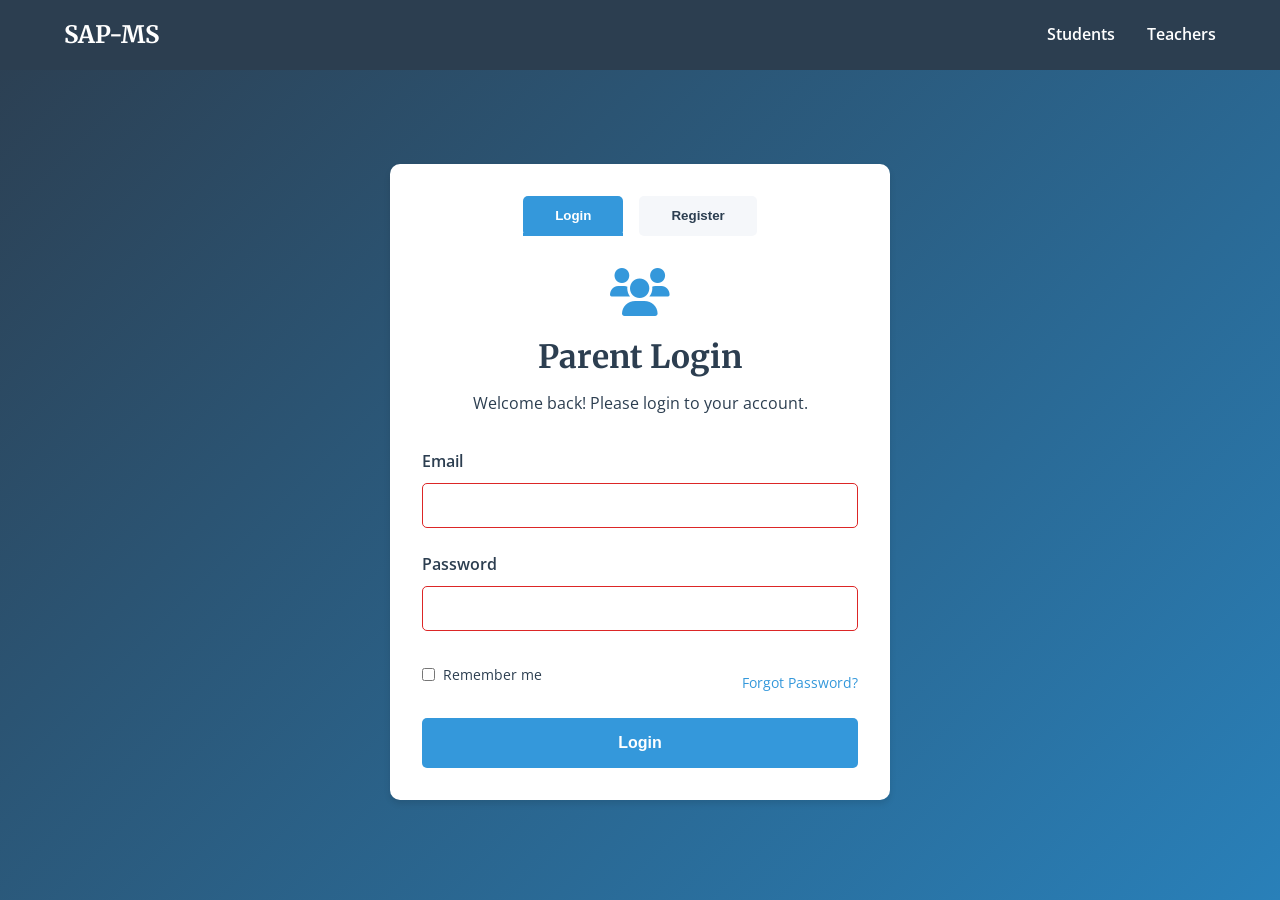
==== parent-auth.html @ e1a78acb "Initial commit from StudyHub1" ====
<!DOCTYPE html>
<html lang="en">
<head>
    <meta charset="UTF-8">
    <meta name="viewport" content="width=device-width, initial-scale=1.0">
    <title>Parent Authentication - SAMS</title>
    <link rel="stylesheet" href="styles.css">
    <link rel="preconnect" href="https://fonts.googleapis.com">
    <link rel="preconnect" href="https://fonts.gstatic.com" crossorigin>
    <link href="https://fonts.googleapis.com/css2?family=Merriweather:wght@400;700&family=Open+Sans:wght@400;600&display=swap" rel="stylesheet">
    <link rel="stylesheet" href="https://cdnjs.cloudflare.com/ajax/libs/font-awesome/6.0.0/css/all.min.css">
    <style>
        .notification {
            position: fixed;
            top: 80px;
            left: 50%;
            transform: translateX(-50%);
            padding: 15px 30px;
            border-radius: 4px;
            color: white;
            font-weight: 500;
            display: none;
            z-index: 1500;
            animation: slideIn 0.5s ease-out;
            box-shadow: 0 4px 10px rgba(0, 0, 0, 0.2);
            min-width: 300px;
            text-align: center;
            font-size: 16px;
        }

        .notification.success {
            background-color: #2ecc71;
        }

        .notification.error {
            background-color: #e74c3c;
        }

        @keyframes slideIn {
            from {
                transform: translate(-50%, -100%);
                opacity: 0;
            }
            to {
                transform: translate(-50%, 0);
                opacity: 1;
            }
        }

        @keyframes slideOut {
            from {
                transform: translate(-50%, 0);
                opacity: 1;
            }
            to {
                transform: translate(-50%, -100%);
                opacity: 0;
            }
        }
    </style>
</head>
<body>
    <div id="notification" class="notification"></div>
    <nav class="navbar">
        <div class="logo">SAP-MS</div>
        <ul class="nav-links">
            <li><a href="index.html#students">Students</a></li>
            <li><a href="index.html#teachers">Teachers</a></li>
        </ul>
        <div class="hamburger">
            <span></span>
            <span></span>
            <span></span>
        </div>
    </nav>

    <section class="registration-section">
        <div class="registration-container">
            <div class="form-toggle">
                <button class="toggle-btn active" onclick="toggleForm('login')">Login</button>
                <button class="toggle-btn" onclick="toggleForm('register')">Register</button>
            </div>

            <!-- Login Form -->
            <div id="loginForm" class="form-container">
                <div class="registration-header">
                    <i class="fas fa-users"></i>
                    <h1>Parent Login</h1>
                    <p>Welcome back! Please login to your account.</p>
                </div>
                <form class="registration-form" onsubmit="return handleLogin(event)">
                    <div class="form-group">
                        <label for="loginEmail">Email</label>
                        <input type="email" id="loginEmail" required>
                    </div>
                    <div class="form-group">
                        <label for="loginPassword">Password</label>
                        <input type="password" id="loginPassword" required>
                    </div>
                    <div class="checkbox-group">
                        <input type="checkbox" id="rememberMe">
                        <label for="rememberMe">Remember me</label>
                        <a href="#" class="forgot-password">Forgot Password?</a>
                    </div>
                    <button type="submit" class="submit-button">Login</button>
                </form>
            </div>

            <!-- Registration Form -->
            <div id="registerForm" class="form-container hidden">
                <div class="registration-header">
                    <i class="fas fa-users"></i>
                    <h1>Parent Registration</h1>
                    <p>Create your parent account to get started.</p>
                </div>
                <form class="registration-form" onsubmit="return handleRegister(event)">
                    <div class="form-group">
                        <label for="fullName">Parent's Full Name</label>
                        <input type="text" id="fullName" required placeholder="Enter your full name">
                    </div>
                    <div class="form-group">
                        <label for="email">Email</label>
                        <input type="email" id="email" required placeholder="Enter your email">
                    </div>
                    <div class="form-group">
                        <label for="password">Password</label>
                        <input type="password" id="password" required placeholder="Create a password">
                    </div>
                    <div class="form-group">
                        <label for="confirmPassword">Confirm Password</label>
                        <input type="password" id="confirmPassword" required placeholder="Confirm your password">
                    </div>
                    <div class="form-group">
                        <label for="childName">Student's Full Name</label>
                        <input type="text" id="childName" required placeholder="Enter student's full name">
                    </div>
                    <div class="form-group">
                        <label for="studentId">Student ID</label>
                        <input type="text" id="studentId" required placeholder="Enter student ID (e.g., STU2024001)">
                    </div>
                    <div class="form-group">
                        <label for="relationship">Relationship to Student</label>
                        <select id="relationship" required>
                            <option value="">Select relationship</option>
                            <option value="Mother">Mother</option>
                            <option value="Father">Father</option>
                            <option value="Guardian">Legal Guardian</option>
                            <option value="Step Mother">Step Mother</option>
                            <option value="Step Father">Step Father</option>
                            <option value="Other">Other</option>
                        </select>
                    </div>
                    <button type="submit" class="submit-button">Register</button>
                </form>
            </div>
        </div>
    </section>

    <script>
        function showNotification(message, type = 'success') {
            const notification = document.getElementById('notification');
            notification.textContent = message;
            notification.className = `notification ${type}`;
            notification.style.display = 'block';

            // Hide notification after 3 seconds
            setTimeout(() => {
                notification.style.animation = 'slideOut 0.5s ease-out';
                setTimeout(() => {
                    notification.style.display = 'none';
                    notification.style.animation = 'slideIn 0.5s ease-out';
                }, 500);
            }, 3000);
        }

        function toggleForm(formType) {
            const loginForm = document.getElementById('loginForm');
            const registerForm = document.getElementById('registerForm');
            const loginBtn = document.querySelector('.toggle-btn:first-child');
            const registerBtn = document.querySelector('.toggle-btn:last-child');

            if (formType === 'login') {
                loginForm.classList.remove('hidden');
                registerForm.classList.add('hidden');
                loginBtn.classList.add('active');
                registerBtn.classList.remove('active');
            } else {
                loginForm.classList.add('hidden');
                registerForm.classList.remove('hidden');
                loginBtn.classList.remove('active');
                registerBtn.classList.add('active');
            }
        }

        function handleLogin(event) {
            event.preventDefault();
            const email = document.getElementById('loginEmail').value;
            const password = document.getElementById('loginPassword').value;
            
            // Disable the submit button and show loading state
            const submitButton = event.target.querySelector('button[type="submit"]');
            const originalText = submitButton.innerHTML;
            submitButton.innerHTML = '<i class="fas fa-spinner fa-spin"></i> Logging in...';
            submitButton.disabled = true;
            
            const formData = new FormData();
            formData.append('action', 'login');
            formData.append('email', email);
            formData.append('password', password);
            
            fetch('parent_auth.php', {
                method: 'POST',
                body: formData
            })
            .then(response => response.json())
            .then(data => {
                if (data.success) {
                    showNotification('Login successful! Redirecting...');
                    setTimeout(() => {
                        window.location.href = 'parent-dashboard.html';
                    }, 1000);
                } else {
                    showNotification(data.message, 'error');
                }
            })
            .catch(error => {
                console.error('Error:', error);
                showNotification('An error occurred during login', 'error');
            })
            .finally(() => {
                // Reset button state
                submitButton.innerHTML = originalText;
                submitButton.disabled = false;
            });
            
            return false;
        }

        function handleRegister(event) {
            event.preventDefault();
            const password = document.getElementById('password').value;
            const confirmPassword = document.getElementById('confirmPassword').value;

            if (password !== confirmPassword) {
                showNotification('Passwords do not match', 'error');
                return false;
            }

            // Disable the submit button and show loading state
            const submitButton = event.target.querySelector('button[type="submit"]');
            const originalText = submitButton.innerHTML;
            submitButton.innerHTML = '<i class="fas fa-spinner fa-spin"></i> Creating Account...';
            submitButton.disabled = true;

            const formData = new FormData();
            formData.append('action', 'register');
            formData.append('fullName', document.getElementById('fullName').value);
            formData.append('email', document.getElementById('email').value);
            formData.append('password', password);
            formData.append('confirmPassword', confirmPassword);
            formData.append('childName', document.getElementById('childName').value);
            formData.append('studentId', document.getElementById('studentId').value);
            formData.append('relationship', document.getElementById('relationship').value);

            fetch('parent_auth.php', {
                method: 'POST',
                body: formData
            })
            .then(response => response.json())
            .then(data => {
                if (data.success) {
                    showNotification('Account created successfully! Redirecting to login...');
                    // Clear the form
                    event.target.reset();
                    // Switch to login form after 2 seconds
                    setTimeout(() => {
                        toggleForm('login');
                    }, 2000);
                } else {
                    showNotification(data.message, 'error');
                }
            })
            .catch(error => {
                console.error('Error:', error);
                showNotification('An error occurred during registration', 'error');
            })
            .finally(() => {
                // Reset button state
                submitButton.innerHTML = originalText;
                submitButton.disabled = false;
            });
            
            return false;
        }

        // Mobile menu toggle
        document.querySelector('.hamburger').addEventListener('click', function() {
            document.querySelector('.nav-links').classList.toggle('active');
        });
    </script>
</body>
</html>
---- styles.css ----
/* Reset and base styles */
* {
    margin: 0;
    padding: 0;
    box-sizing: border-box;
}

:root {
    --primary-color: #2c3e50;
    --secondary-color: #3498db;
    --accent-color: #2980b9;
    --background-color: #f5f7fa;
    --text-color: #2c3e50;
    --card-bg: #ffffff;
}

body {
    font-family: 'Open Sans', sans-serif;
    line-height: 1.6;
    color: var(--text-color);
    background-color: var(--background-color);
}

h1, h2, h3 {
    font-family: 'Merriweather', serif;
    font-weight: 700;
}

/* Navbar styles */
.navbar {
    display: flex;
    justify-content: space-between;
    align-items: center;
    padding: 1rem 5%;
    background-color: var(--primary-color);
    position: fixed;
    width: 100%;
    top: 0;
    z-index: 1000;
}

.logo {
    color: white;
    font-family: 'Merriweather', serif;
    font-size: 1.5rem;
    font-weight: 700;
}

.nav-links {
    display: flex;
    list-style: none;
    gap: 2rem;
}

.nav-links a {
    color: white;
    text-decoration: none;
    font-weight: 600;
    transition: color 0.3s ease;
}

.nav-links a:hover {
    color: var(--secondary-color);
}

.hamburger {
    display: none;
    flex-direction: column;
    gap: 5px;
    cursor: pointer;
}

.hamburger span {
    width: 25px;
    height: 3px;
    background-color: white;
    transition: all 0.3s ease;
}

/* Hero section */
.hero {
    min-height: 100vh;
    display: flex;
    align-items: center;
    justify-content: center;
    text-align: center;
    padding: 0 5%;
    background: linear-gradient(135deg, var(--primary-color), var(--accent-color));
    color: white;
}

.hero-content {
    max-width: 800px;
}

.hero h1 {
    font-size: 3rem;
    margin-bottom: 1rem;
}

.hero p {
    font-size: 1.2rem;
    margin-bottom: 2rem;
}

.cta-button {
    padding: 1rem 2rem;
    font-size: 1.1rem;
    background-color: var(--secondary-color);
    color: white;
    border: none;
    border-radius: 5px;
    cursor: pointer;
    transition: background-color 0.3s ease;
}

.cta-button:hover {
    background-color: var(--accent-color);
}

/* About section */
.about {
    padding: 5rem 5%;
    text-align: center;
}

.about h2 {
    font-size: 2.5rem;
    margin-bottom: 3rem;
    color: var(--primary-color);
}

.cards-container {
    display: grid;
    grid-template-columns: repeat(auto-fit, minmax(250px, 1fr));
    gap: 2rem;
    max-width: 1200px;
    margin: 0 auto;
}

.card {
    background-color: var(--card-bg);
    padding: 2rem;
    border-radius: 10px;
    box-shadow: 0 4px 6px rgba(0, 0, 0, 0.1);
    transition: transform 0.3s ease;
}

.card:hover {
    transform: translateY(-5px);
}

.card i {
    font-size: 2.5rem;
    color: var(--secondary-color);
    margin-bottom: 1rem;
}

.card h3 {
    margin-bottom: 1rem;
    color: var(--primary-color);
}

/* Modal styles */
.modal {
    display: none;
    position: fixed;
    z-index: 2000;
    left: 0;
    top: 0;
    width: 100%;
    height: 100%;
    background-color: rgba(0, 0, 0, 0.7);
    overflow: auto;
}

.modal-content {
    background-color: var(--card-bg);
    margin: 10% auto;
    padding: 2rem;
    border-radius: 10px;
    max-width: 800px;
    width: 90%;
    position: relative;
    animation: modalFadeIn 0.3s ease;
}

@keyframes modalFadeIn {
    from {
        opacity: 0;
        transform: translateY(-50px);
    }
    to {
        opacity: 1;
        transform: translateY(0);
    }
}

.close-modal {
    position: absolute;
    top: 1rem;
    right: 1.5rem;
    font-size: 2rem;
    font-weight: bold;
    color: var(--text-color);
    cursor: pointer;
    transition: color 0.3s ease;
}

.close-modal:hover {
    color: var(--secondary-color);
}

.modal h2 {
    color: var(--primary-color);
    margin-bottom: 0.5rem;
    text-align: center;
}

.modal p {
    text-align: center;
    margin-bottom: 2rem;
    color: var(--text-color);
}

.role-options {
    display: grid;
    grid-template-columns: repeat(auto-fit, minmax(200px, 1fr));
    gap: 1.5rem;
}

.role-option {
    background-color: var(--background-color);
    padding: 1.5rem;
    border-radius: 8px;
    text-align: center;
    cursor: pointer;
    transition: all 0.3s ease;
}

.role-option:hover {
    transform: translateY(-5px);
    box-shadow: 0 5px 15px rgba(0, 0, 0, 0.1);
    background-color: var(--secondary-color);
    color: white;
}

.role-option:hover i,
.role-option:hover h3,
.role-option:hover p {
    color: white;
}

.role-option i {
    font-size: 2.5rem;
    color: var(--secondary-color);
    margin-bottom: 1rem;
    transition: color 0.3s ease;
}

.role-option h3 {
    margin-bottom: 0.5rem;
    color: var(--primary-color);
    transition: color 0.3s ease;
}

.role-option p {
    font-size: 0.9rem;
    margin-bottom: 0;
    transition: color 0.3s ease;
}

/* Registration Section Styles */
.registration-section {
    min-height: 100vh;
    display: flex;
    align-items: center;
    justify-content: center;
    padding: 6rem 5% 2rem;
    background: linear-gradient(135deg, var(--primary-color), var(--accent-color));
}

.registration-container {
    background-color: var(--card-bg);
    padding: 2rem;
    border-radius: 10px;
    box-shadow: 0 4px 6px rgba(0, 0, 0, 0.1);
    width: 100%;
    max-width: 500px;
    animation: fadeIn 0.3s ease;
}

@keyframes fadeIn {
    from {
        opacity: 0;
        transform: translateY(-20px);
    }
    to {
        opacity: 1;
        transform: translateY(0);
    }
}

.form-toggle {
    display: flex;
    justify-content: center;
    margin-bottom: 2rem;
    gap: 1rem;
}

.toggle-btn {
    padding: 0.8rem 2rem;
    border: none;
    background-color: var(--background-color);
    color: var(--text-color);
    font-weight: 600;
    border-radius: 5px;
    cursor: pointer;
    transition: all 0.3s ease;
    position: relative;
}

.toggle-btn::after {
    content: '';
    position: absolute;
    bottom: 0;
    left: 0;
    width: 100%;
    height: 3px;
    background-color: var(--secondary-color);
    transform: scaleX(0);
    transition: transform 0.3s ease;
}

.toggle-btn.active {
    background-color: var(--secondary-color);
    color: white;
}

.toggle-btn.active::after {
    transform: scaleX(1);
}

.form-container {
    transition: all 0.3s ease;
}

.form-container.hidden {
    display: none;
}

.registration-header {
    text-align: center;
    margin-bottom: 2rem;
}

.registration-header i {
    font-size: 3rem;
    color: var(--secondary-color);
    margin-bottom: 1rem;
}

.registration-header h1 {
    font-size: 2rem;
    color: var(--primary-color);
    margin-bottom: 0.5rem;
}

.registration-header p {
    color: var(--text-color);
}

.registration-form {
    display: flex;
    flex-direction: column;
    gap: 1.5rem;
}

.form-group {
    display: flex;
    flex-direction: column;
    gap: 0.5rem;
}

.form-group label {
    font-weight: 600;
    color: var(--text-color);
}

.form-group input,
.form-group select {
    padding: 0.8rem;
    border: 1px solid #ddd;
    border-radius: 5px;
    font-size: 1rem;
    transition: border-color 0.3s ease;
}

.form-group input:focus,
.form-group select:focus {
    outline: none;
    border-color: var(--secondary-color);
}

.checkbox-group {
    display: flex;
    align-items: center;
    gap: 0.5rem;
}

.checkbox-group input {
    width: auto;
}

.checkbox-group label {
    font-size: 0.9rem;
}

.checkbox-group a {
    margin-left: auto;
    color: var(--secondary-color);
    text-decoration: none;
    font-size: 0.9rem;
}

.checkbox-group a:hover {
    text-decoration: underline;
}

.submit-button {
    padding: 1rem;
    background-color: var(--secondary-color);
    color: white;
    border: none;
    border-radius: 5px;
    font-size: 1rem;
    font-weight: 600;
    cursor: pointer;
    transition: background-color 0.3s ease;
}

.submit-button:hover {
    background-color: var(--accent-color);
}

.login-link, .forgot-password {
    text-align: center;
    margin-top: 1rem;
}

.login-link a, .forgot-password a {
    color: var(--secondary-color);
    text-decoration: none;
    font-weight: 600;
}

.login-link a:hover, .forgot-password a:hover {
    text-decoration: underline;
}

/* Error and Success Messages */
.error-message,
.success-message {
    padding: 0.8rem;
    border-radius: 5px;
    margin: 1rem 0;
    text-align: center;
    font-weight: 600;
    display: none;
}

.error-message {
    background-color: #fee2e2;
    color: #dc2626;
    border: 1px solid #fecaca;
}

.success-message {
    background-color: #dcfce7;
    color: #16a34a;
    border: 1px solid #bbf7d0;
}

/* Form validation styles */
.form-group input:invalid {
    border-color: #dc2626;
}

.form-group input:valid {
    border-color: #16a34a;
}

/* Loading state for buttons */
.submit-button.loading {
    position: relative;
    color: transparent;
}

.submit-button.loading::after {
    content: '';
    position: absolute;
    width: 20px;
    height: 20px;
    top: 50%;
    left: 50%;
    margin: -10px 0 0 -10px;
    border: 2px solid #ffffff;
    border-radius: 50%;
    border-right-color: transparent;
    animation: spin 0.8s linear infinite;
}

@keyframes spin {
    from {
        transform: rotate(0deg);
    }
    to {
        transform: rotate(360deg);
    }
}

/* Responsive design */
@media (max-width: 768px) {
    .nav-links {
        display: none;
        position: absolute;
        top: 100%;
        left: 0;
        width: 100%;
        background-color: var(--primary-color);
        padding: 1rem 0;
        flex-direction: column;
        align-items: center;
        gap: 1rem;
    }

    .nav-links.active {
        display: flex;
    }

    .hamburger {
        display: flex;
    }

    .hero h1 {
        font-size: 2.5rem;
    }

    .hero p {
        font-size: 1rem;
    }

    .about h2 {
        font-size: 2rem;
    }
    
    .modal-content {
        margin: 20% auto;
        padding: 1.5rem;
    }
    
    .registration-container {
        padding: 1.5rem;
    }
}

@media (max-width: 480px) {
    .hero h1 {
        font-size: 2rem;
    }

    .cta-button {
        padding: 0.8rem 1.6rem;
        font-size: 1rem;
    }

    .card {
        padding: 1.5rem;
    }
    
    .role-options {
        grid-template-columns: 1fr;
    }
    
    .registration-container {
        padding: 1.2rem;
    }
    
    .form-group input,
    .form-group select {
        padding: 0.7rem;
    }
    
    .toggle-btn {
        padding: 0.5rem 1rem;
        font-size: 1rem;
    }
}
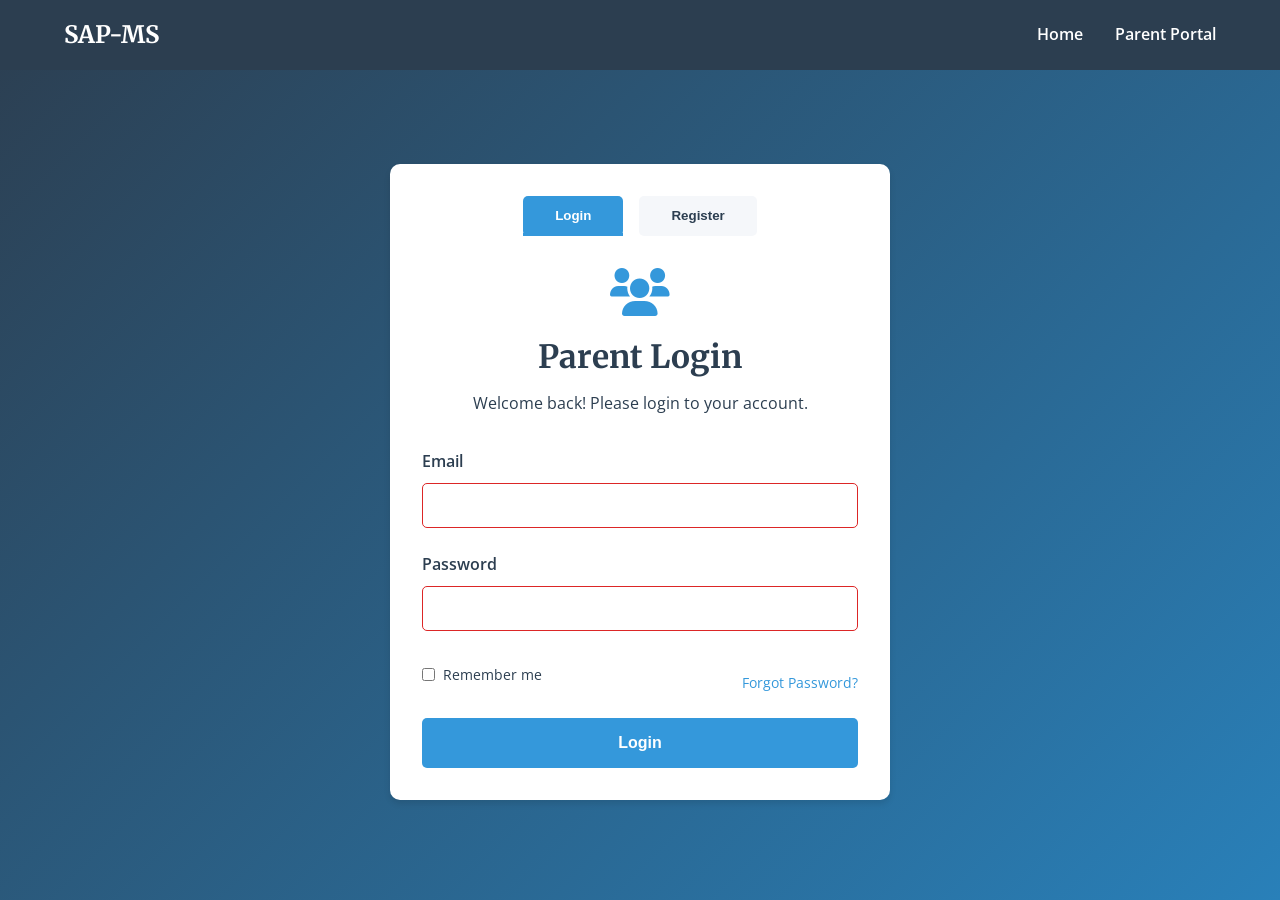
==== commit 6a7444be: "Update StudyHub1 with full version (including chat, tcpdf, phpmailer, etc.)" ====
--- a/parent-auth.html
+++ b/parent-auth.html
@@ -3,7 +3,7 @@
 <head>
     <meta charset="UTF-8">
     <meta name="viewport" content="width=device-width, initial-scale=1.0">
-    <title>Parent Authentication - SAMS</title>
+    <title>Parent Authentication - SAPMS</title>
     <link rel="stylesheet" href="styles.css">
     <link rel="preconnect" href="https://fonts.googleapis.com">
     <link rel="preconnect" href="https://fonts.gstatic.com" crossorigin>
@@ -57,6 +57,92 @@
                 opacity: 0;
             }
         }
+        
+        /* Verification step styles */
+        .verification-step {
+            display: none;
+        }
+
+        /* Improved verification code input UI */
+        .verification-code-input {
+            display: flex;
+            justify-content: center;
+            gap: 8px;
+            margin: 20px 0;
+        }
+
+        .verification-code-input input {
+            width: 50px;
+            height: 60px;
+            text-align: center;
+            font-size: 24px;
+            font-weight: bold;
+            border: 2px solid #ddd;
+            border-radius: 8px;
+            background-color: #f8f9fa;
+            box-shadow: 0 2px 5px rgba(0,0,0,0.1);
+            transition: all 0.3s ease;
+        }
+
+        .verification-code-input input:focus {
+            border-color: #3498db;
+            box-shadow: 0 0 0 2px rgba(52, 152, 219, 0.3);
+            outline: none;
+            transform: translateY(-2px);
+        }
+
+        .verification-code-container {
+            text-align: center;
+            padding: 20px;
+            background-color: #f8f9fa;
+            border-radius: 10px;
+            margin: 20px 0;
+            box-shadow: 0 4px 6px rgba(0,0,0,0.05);
+        }
+
+        .verification-code-container p {
+            margin-bottom: 15px;
+            color: #555;
+        }
+
+        .resend-code {
+            text-align: center;
+            margin-top: 20px;
+            font-size: 14px;
+            color: #555;
+        }
+
+        .resend-code a {
+            color: #3498db;
+            text-decoration: none;
+            font-weight: 600;
+            padding: 5px 10px;
+            border-radius: 4px;
+            transition: all 0.2s;
+        }
+
+        .resend-code a:hover {
+            background-color: #f0f0f0;
+            text-decoration: none;
+        }
+
+        .timer {
+            font-weight: bold;
+            color: #e74c3c;
+            margin-left: 5px;
+        }
+        
+        .verification-title {
+            color: #3498db;
+            margin-bottom: 20px;
+            font-size: 20px;
+        }
+        
+        .verification-icon {
+            font-size: 40px;
+            color: #3498db;
+            margin-bottom: 15px;
+        }
     </style>
 </head>
 <body>
@@ -64,8 +150,8 @@
     <nav class="navbar">
         <div class="logo">SAP-MS</div>
         <ul class="nav-links">
-            <li><a href="index.html#students">Students</a></li>
-            <li><a href="index.html#teachers">Teachers</a></li>
+            <li><a href="index.html">Home</a></li>
+            <li><a href="parent-landing.html">Parent Portal</a></li>
         </ul>
         <div class="hamburger">
             <span></span>
@@ -114,6 +200,8 @@
                     <p>Create your parent account to get started.</p>
                 </div>
                 <form class="registration-form" onsubmit="return handleRegister(event)">
+                    <!-- Step 1: Basic Information -->
+                    <div class="register-step-1">
                     <div class="form-group">
                         <label for="fullName">Parent's Full Name</label>
                         <input type="text" id="fullName" required placeholder="Enter your full name">
@@ -150,7 +238,34 @@
                             <option value="Other">Other</option>
                         </select>
                     </div>
-                    <button type="submit" class="submit-button">Register</button>
+                        <button type="button" class="submit-button" id="register-step-1-btn">Continue</button>
+                    </div>
+                    
+                    <!-- Step 2: Verification Code -->
+                    <div class="verification-step register-step-2">
+                        <div class="verification-code-container">
+                            <div class="verification-icon">
+                                <i class="fas fa-envelope"></i>
+                            </div>
+                            <h3 class="verification-title">SAPMS Email Verification</h3>
+                            <p>We've sent a 6-digit verification code to your email.</p>
+                            <p>Please enter the code below to verify your account.</p>
+                            <div class="verification-code-input">
+                                <input type="text" maxlength="1" class="code-input" inputmode="numeric" pattern="[0-9]*">
+                                <input type="text" maxlength="1" class="code-input" inputmode="numeric" pattern="[0-9]*">
+                                <input type="text" maxlength="1" class="code-input" inputmode="numeric" pattern="[0-9]*">
+                                <input type="text" maxlength="1" class="code-input" inputmode="numeric" pattern="[0-9]*">
+                                <input type="text" maxlength="1" class="code-input" inputmode="numeric" pattern="[0-9]*">
+                                <input type="text" maxlength="1" class="code-input" inputmode="numeric" pattern="[0-9]*">
+                            </div>
+                            <div class="resend-code">
+                                <span>Didn't receive the code? </span>
+                                <a href="#" id="register-resend-code">Resend</a>
+                                <span id="register-resend-timer" class="timer"></span>
+                            </div>
+                        </div>
+                        <button type="submit" class="submit-button">Create Account</button>
+                    </div>
                 </form>
             </div>
         </div>
@@ -184,12 +299,107 @@
                 registerForm.classList.add('hidden');
                 loginBtn.classList.add('active');
                 registerBtn.classList.remove('active');
+                // Reset registration form
+                resetRegisterForm();
             } else {
                 loginForm.classList.add('hidden');
                 registerForm.classList.remove('hidden');
                 loginBtn.classList.remove('active');
                 registerBtn.classList.add('active');
             }
+        }
+        
+        function resetRegisterForm() {
+            document.querySelector('.register-step-1').style.display = 'block';
+            document.querySelector('.register-step-2').style.display = 'none';
+            document.getElementById('registerForm').querySelector('form').reset();
+            clearCodeInputs(document.querySelector('.register-step-2'));
+        }
+        
+        function clearCodeInputs(container) {
+            const codeInputs = container.querySelectorAll('.code-input');
+            codeInputs.forEach(input => input.value = '');
+        }
+        
+        // Initialize verification code input fields
+        function initCodeInputs() {
+            const codeInputFields = document.querySelectorAll('.verification-code-input');
+            
+            codeInputFields.forEach(container => {
+                const inputs = container.querySelectorAll('input');
+                
+                inputs.forEach((input, index) => {
+                    // Only allow digits
+                    input.addEventListener('keypress', function(e) {
+                        if (!/^\d$/.test(e.key)) {
+                            e.preventDefault();
+                        }
+                    });
+                    
+                    // Focus next input when a digit is entered
+                    input.addEventListener('input', function() {
+                        if (this.value.length === this.maxLength) {
+                            const next = inputs[index + 1];
+                            if (next) next.focus();
+                        }
+                    });
+                    
+                    // Handle backspace key
+                    input.addEventListener('keydown', function(e) {
+                        if (e.key === 'Backspace' && !this.value) {
+                            const prev = inputs[index - 1];
+                            if (prev) prev.focus();
+                        }
+                    });
+                    
+                    // Handle paste event
+                    input.addEventListener('paste', function(e) {
+                        e.preventDefault();
+                        const pasteData = e.clipboardData.getData('text').trim();
+                        if (!/^\d+$/.test(pasteData)) return; // Only allow digits
+                        
+                        // Fill inputs with pasted code
+                        for (let i = 0; i < Math.min(pasteData.length, inputs.length); i++) {
+                            inputs[i].value = pasteData[i];
+                        }
+                        
+                        // Focus the last filled input or the next empty one
+                        const lastIndex = Math.min(pasteData.length, inputs.length) - 1;
+                        if (lastIndex >= 0) inputs[lastIndex].focus();
+                    });
+                });
+            });
+        }
+        
+        // Get verification code from inputs
+        function getVerificationCode(container) {
+            const inputs = container.querySelectorAll('.code-input');
+            let code = '';
+            inputs.forEach(input => {
+                code += input.value;
+            });
+            return code;
+        }
+        
+        // Start countdown timer
+        function startResendTimer(elementId, seconds, callback) {
+            const timerElement = document.getElementById(elementId);
+            let timeLeft = seconds;
+            
+            timerElement.textContent = `(${timeLeft}s)`;
+            
+            const interval = setInterval(() => {
+                timeLeft--;
+                timerElement.textContent = `(${timeLeft}s)`;
+                
+                if (timeLeft <= 0) {
+                    clearInterval(interval);
+                    timerElement.textContent = '';
+                    callback();
+                }
+            }, 1000);
+            
+            return interval;
         }
 
         function handleLogin(event) {
@@ -236,14 +446,143 @@
             return false;
         }
 
+        // Handle step 1 of registration
+        document.getElementById('register-step-1-btn').addEventListener('click', function() {
+            const fullName = document.getElementById('fullName').value;
+            const email = document.getElementById('email').value;
+            const password = document.getElementById('password').value;
+            const confirmPassword = document.getElementById('confirmPassword').value;
+            const childName = document.getElementById('childName').value;
+            const studentId = document.getElementById('studentId').value;
+            const relationship = document.getElementById('relationship').value;
+            
+            // Validate inputs
+            if (!fullName) {
+                showNotification('Parent\'s full name is required', 'error');
+                return;
+            }
+            
+            if (!email) {
+                showNotification('Email is required', 'error');
+                return;
+            }
+            
+            if (!password) {
+                showNotification('Password is required', 'error');
+                return;
+            }
+
+            if (password !== confirmPassword) {
+                showNotification('Passwords do not match', 'error');
+                return;
+            }
+            
+            if (!childName) {
+                showNotification('Student\'s full name is required', 'error');
+                return;
+            }
+            
+            if (!studentId) {
+                showNotification('Student ID is required', 'error');
+                return;
+            }
+            
+            if (!relationship) {
+                showNotification('Relationship to student is required', 'error');
+                return;
+            }
+            
+            // Send verification code
+            sendVerificationCode(email, false);
+        });
+        
+        // Function to send verification code
+        function sendVerificationCode(email, isLogin) {
+            // Disable button and show loading
+            const btn = document.getElementById('register-step-1-btn');
+            const originalText = btn.innerHTML;
+            btn.innerHTML = '<i class="fas fa-spinner fa-spin"></i> Sending...';
+            btn.disabled = true;
+            
+            fetch('email_verification.php', {
+                method: 'POST',
+                headers: {
+                    'Content-Type': 'application/x-www-form-urlencoded',
+                    'Cache-Control': 'no-cache'
+                },
+                body: `action=send_verification_code&email=${encodeURIComponent(email)}&is_login=${isLogin}&is_parent=true`
+            })
+            .then(response => {
+                // Check if the response is valid JSON
+                const contentType = response.headers.get("content-type");
+                if (contentType && contentType.indexOf("application/json") !== -1) {
+                    return response.json();
+                } else {
+                    // If not JSON, get the text and log it for debugging
+                    return response.text().then(text => {
+                        console.error("Received non-JSON response:", text);
+                        throw new Error("Invalid response format");
+                    });
+                }
+            })
+            .then(data => {
+                if (data.success) {
+                    // Move to verification step
+                    document.querySelector('.register-step-1').style.display = 'none';
+                    document.querySelector('.register-step-2').style.display = 'block';
+                    
+                    // Start resend timer
+                    let resendBtn = document.getElementById('register-resend-code');
+                    resendBtn.style.pointerEvents = 'none';
+                    resendBtn.style.opacity = '0.5';
+                    
+                    startResendTimer('register-resend-timer', 60, function() {
+                        resendBtn.style.pointerEvents = 'auto';
+                        resendBtn.style.opacity = '1';
+                    });
+                    
+                    // Focus first input
+                    document.querySelector('.register-step-2 .code-input').focus();
+                    
+                    showNotification(data.message);
+                } else {
+                    showNotification(data.message, 'error');
+                }
+            })
+            .catch(error => {
+                console.error("Error during verification code request:", error);
+                showNotification('An error occurred. Please try again.', 'error');
+            })
+            .finally(() => {
+                // Reset button
+                btn.innerHTML = originalText;
+                btn.disabled = false;
+            });
+        }
+
         function handleRegister(event) {
             event.preventDefault();
+            
+            // Check which step is visible
+            if (document.querySelector('.register-step-2').style.display === 'none') {
+                // If step 1 is visible, simulate click on the "Continue" button
+                document.getElementById('register-step-1-btn').click();
+                return;
+            }
+            
+            const fullName = document.getElementById('fullName').value;
+            const email = document.getElementById('email').value;
             const password = document.getElementById('password').value;
             const confirmPassword = document.getElementById('confirmPassword').value;
-
-            if (password !== confirmPassword) {
-                showNotification('Passwords do not match', 'error');
-                return false;
+            const childName = document.getElementById('childName').value;
+            const studentId = document.getElementById('studentId').value;
+            const relationship = document.getElementById('relationship').value;
+            const code = getVerificationCode(document.querySelector('.register-step-2'));
+
+            // Validate code
+            if (code.length !== 6) {
+                showNotification('Please enter the complete 6-digit code', 'error');
+                return;
             }
 
             // Disable the submit button and show loading state
@@ -252,28 +591,58 @@
             submitButton.innerHTML = '<i class="fas fa-spinner fa-spin"></i> Creating Account...';
             submitButton.disabled = true;
 
+            // First verify the code
+            fetch('email_verification.php', {
+                method: 'POST',
+                headers: {
+                    'Content-Type': 'application/x-www-form-urlencoded',
+                    'Cache-Control': 'no-cache'
+                },
+                body: `action=verify_code&code=${encodeURIComponent(code)}`
+            })
+            .then(response => {
+                const contentType = response.headers.get("content-type");
+                if (contentType && contentType.indexOf("application/json") !== -1) {
+                    return response.json();
+                } else {
+                    return response.text().then(text => {
+                        console.error("Received non-JSON response:", text);
+                        throw new Error("Invalid response format");
+                    });
+                }
+            })
+            .then(data => {
+                if (data.success) {
+                    // Code verified, now register
+                    // Create FormData with the proper fields for the database
             const formData = new FormData();
             formData.append('action', 'register');
-            formData.append('fullName', document.getElementById('fullName').value);
-            formData.append('email', document.getElementById('email').value);
+                    formData.append('fullName', fullName);
+                    formData.append('email', email);
             formData.append('password', password);
             formData.append('confirmPassword', confirmPassword);
-            formData.append('childName', document.getElementById('childName').value);
-            formData.append('studentId', document.getElementById('studentId').value);
-            formData.append('relationship', document.getElementById('relationship').value);
-
-            fetch('parent_auth.php', {
+                    formData.append('childName', childName);
+                    formData.append('studentId', studentId);
+                    formData.append('relationship', relationship);
+
+                    return fetch('parent_auth.php', {
                 method: 'POST',
                 body: formData
-            })
-            .then(response => response.json())
+                    }).then(response => {
+                        // For debugging: log the raw response
+                        response.clone().text().then(text => console.log('Raw response:', text));
+                        return response.json();
+                    });
+                } else {
+                    throw new Error(data.message);
+                }
+            })
             .then(data => {
                 if (data.success) {
-                    showNotification('Account created successfully! Redirecting to login...');
-                    // Clear the form
-                    event.target.reset();
-                    // Switch to login form after 2 seconds
+                    showNotification('Registration successful! Please login with your new account.');
                     setTimeout(() => {
+                        // Reset and switch to login form
+                        resetRegisterForm();
                         toggleForm('login');
                     }, 2000);
                 } else {
@@ -281,8 +650,8 @@
                 }
             })
             .catch(error => {
-                console.error('Error:', error);
-                showNotification('An error occurred during registration', 'error');
+                console.error("Error during registration:", error);
+                showNotification(error.message || 'An error occurred. Please try again.', 'error');
             })
             .finally(() => {
                 // Reset button state
@@ -292,11 +661,24 @@
             
             return false;
         }
+        
+        // Handle resend code
+        document.getElementById('register-resend-code').addEventListener('click', function(e) {
+            e.preventDefault();
+            
+            const email = document.getElementById('email').value;
+            sendVerificationCode(email, false);
+        });
 
         // Mobile menu toggle
         document.querySelector('.hamburger').addEventListener('click', function() {
             document.querySelector('.nav-links').classList.toggle('active');
         });
+        
+        // Initialize verification code inputs when document is loaded
+        document.addEventListener('DOMContentLoaded', function() {
+            initCodeInputs();
+        });
     </script>
 </body>
 </html> 
